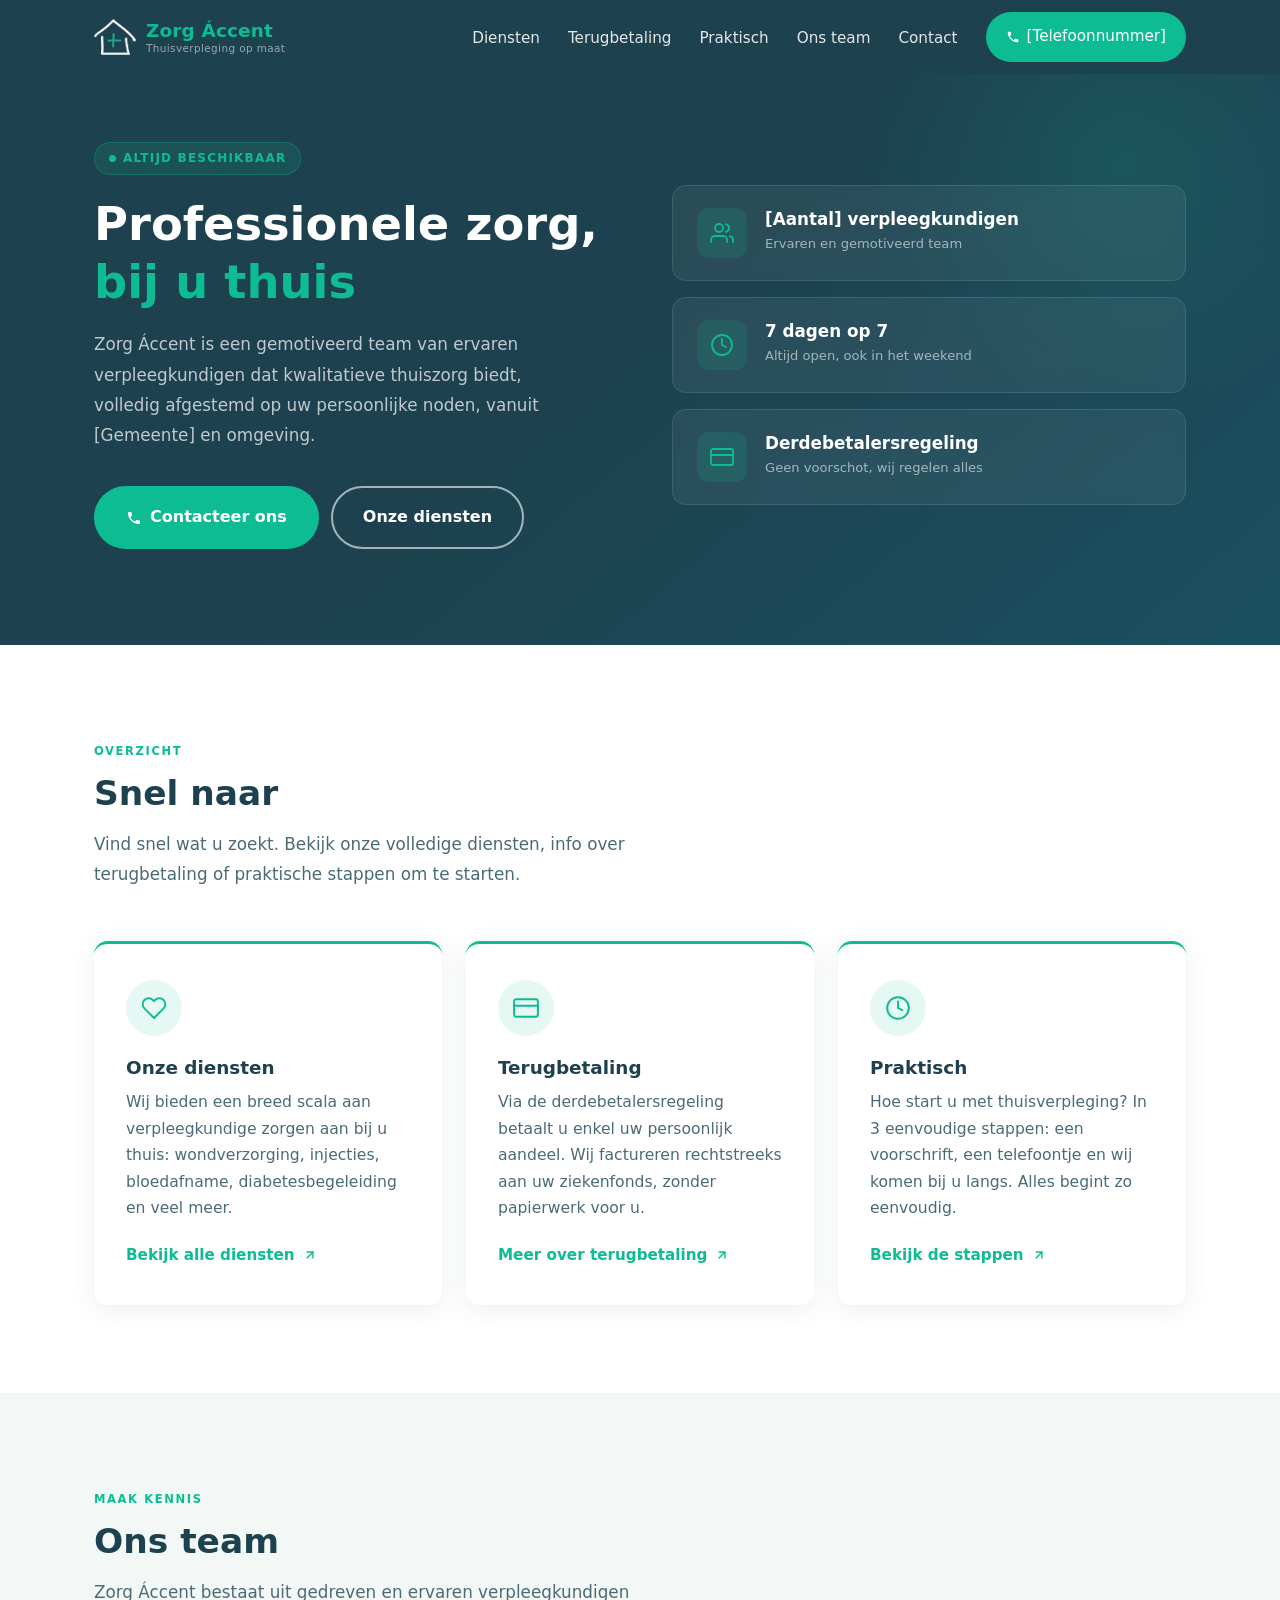
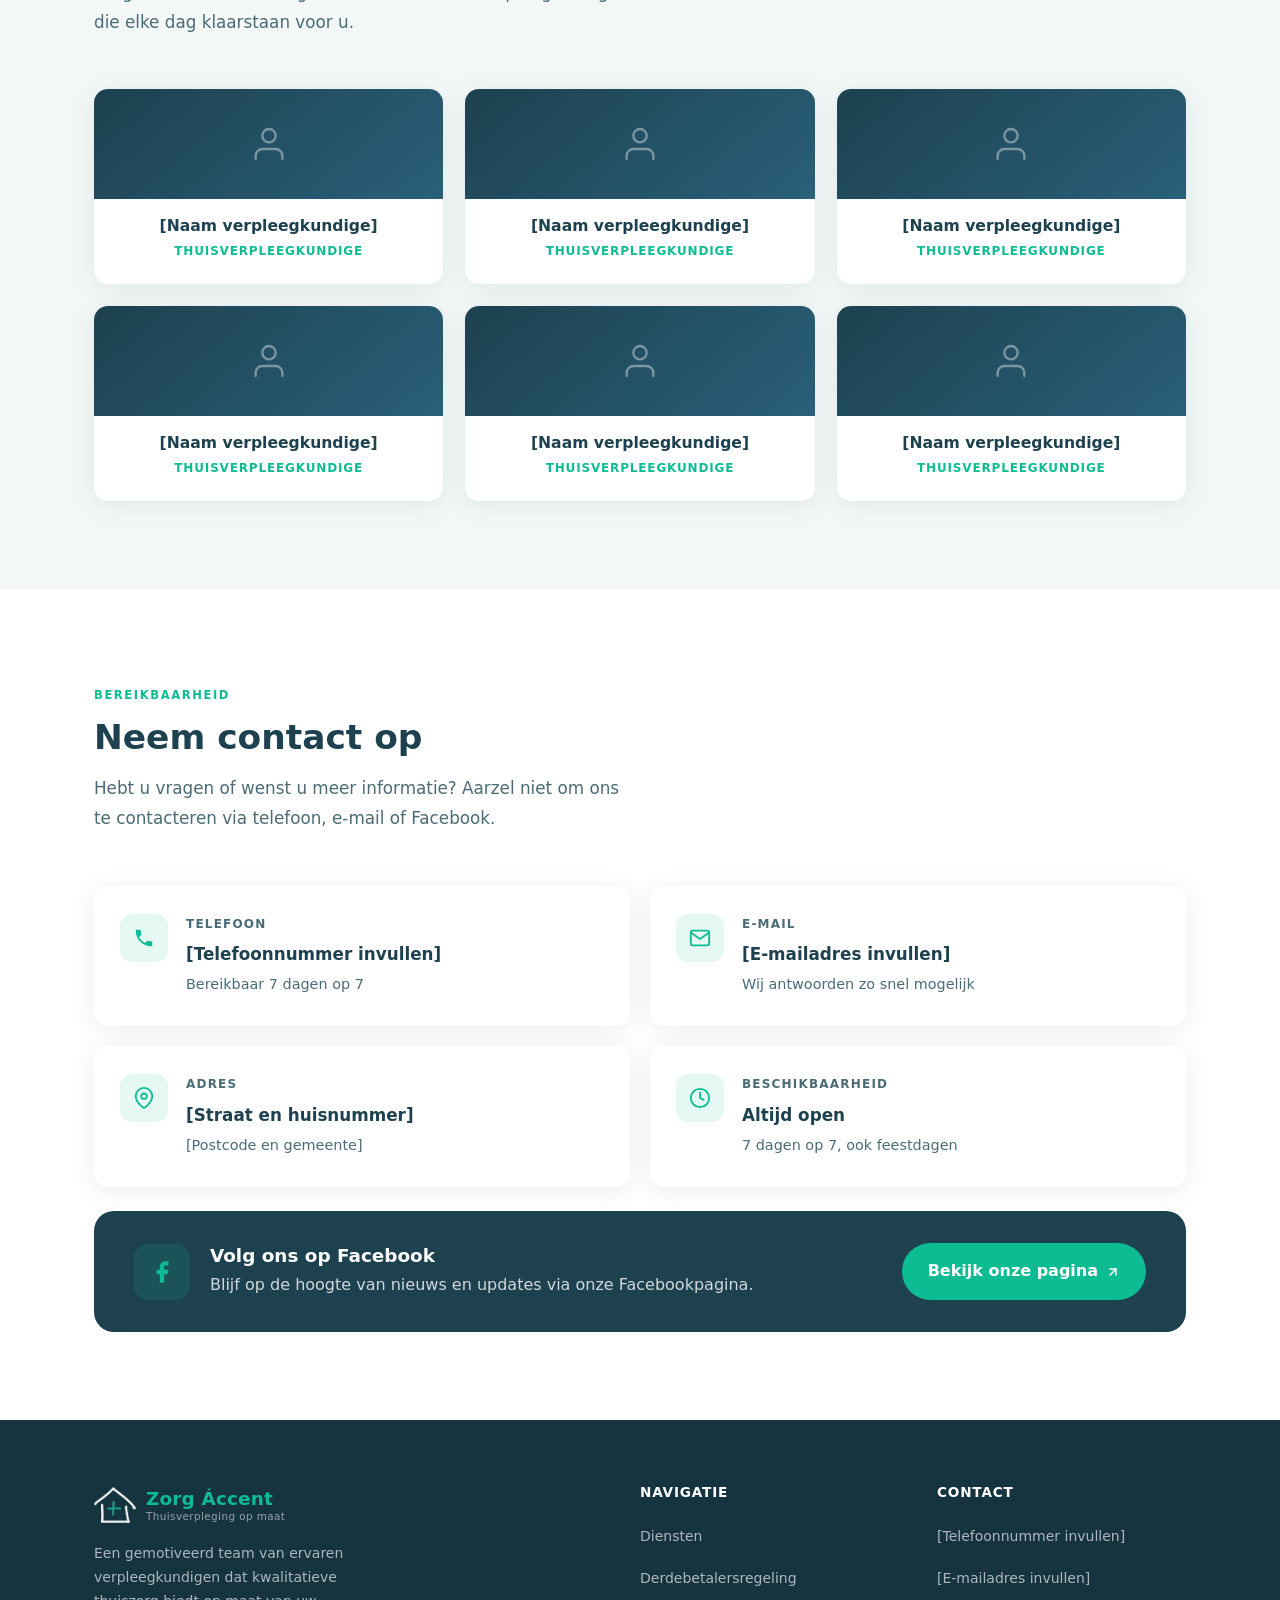
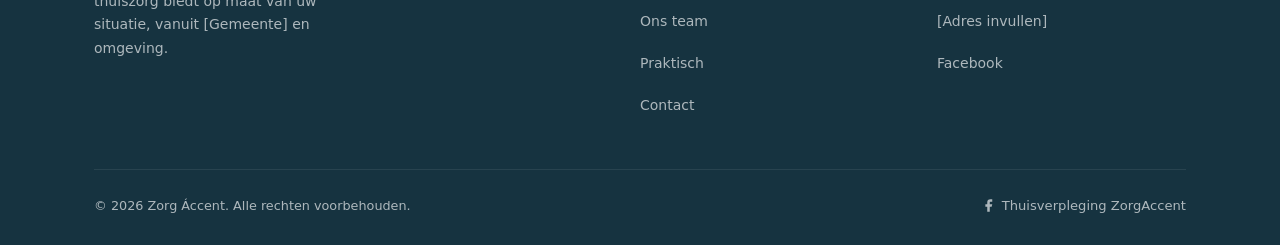
==== index.html @ 7be1d407 "change" ====
<!DOCTYPE html>
<html lang="nl">
<head>
  <meta charset="UTF-8" />
  <meta name="viewport" content="width=device-width, initial-scale=1.0" />
  <meta name="description" content="Zorg Áccent, thuisverpleging op maat in [Gemeente]. Gemotiveerd team van ervaren verpleegkundigen. Altijd open, derdebetalersregeling." />
  <title>Zorg Áccent, Thuisverpleging op maat</title>
  <link rel="stylesheet" href="style.css" />
</head>
<body>

<!-- ══════════════════════════════════════════
     NAVIGATION
══════════════════════════════════════════ -->
<nav class="nav" id="nav">
  <div class="container">
    <div class="nav__inner">

      <a href="index.html" class="nav__logo" aria-label="Zorg Áccent, terug naar begin">
        <img src="logo.png" alt="Zorg Áccent logo" />
        <div class="nav__brand">
          <span class="nav__brand-name">Zorg Áccent</span>
          <span class="nav__brand-sub">Thuisverpleging op maat</span>
        </div>
      </a>

      <ul class="nav__links" role="list">
        <li><a href="diensten.html">Diensten</a></li>
        <li><a href="terugbetaling.html">Terugbetaling</a></li>
        <li><a href="praktisch.html">Praktisch</a></li>
        <li><a href="#team">Ons team</a></li>
        <li><a href="#contact">Contact</a></li>
        <li>
          <a href="#contact" class="nav__cta-link" aria-label="Contacteer ons">
            <svg width="14" height="14" viewBox="0 0 24 24" fill="currentColor" aria-hidden="true">
              <path d="M6.6 10.8c1.4 2.8 3.8 5.1 6.6 6.6l2.2-2.2c.3-.3.7-.4 1-.2 1.1.4 2.3.6 3.6.6.6 0 1 .4 1 1V20c0 .6-.4 1-1 1C10.6 21 3 13.4 3 4c0-.6.4-1 1-1h3.5c.6 0 1 .4 1 1 0 1.3.2 2.5.6 3.6.1.3 0 .7-.2 1L6.6 10.8z"/>
            </svg>
            [Telefoonnummer]
          </a>
        </li>
      </ul>

      <button class="nav__burger" id="burger" aria-label="Menu openen" aria-expanded="false" aria-controls="navDrawer">
        <span></span><span></span><span></span>
      </button>

    </div>
  </div>

  <div class="nav__drawer" id="navDrawer" role="navigation" aria-label="Mobiele navigatie">
    <a href="diensten.html">Diensten</a>
    <a href="terugbetaling.html">Terugbetaling</a>
    <a href="praktisch.html">Praktisch</a>
    <a href="#team">Ons team</a>
    <a href="#contact">Contact</a>
    <a href="#contact" class="drawer-cta">[Telefoonnummer]</a>
  </div>
</nav>


<!-- ══════════════════════════════════════════
     HERO
══════════════════════════════════════════ -->
<section class="hero" id="home" aria-label="Introductie">
  <div class="hero__glow" aria-hidden="true"></div>
  <div class="container">
    <div class="hero__inner">

      <div class="hero__content">
        <div class="hero__badge" aria-hidden="true">
          <span class="hero__badge-dot"></span>
          Altijd beschikbaar
        </div>

        <h1 class="hero__title">
          Professionele zorg,<br>
          <span>bij u thuis</span>
        </h1>

        <p class="hero__text">
          Zorg Áccent is een gemotiveerd team van ervaren verpleegkundigen dat kwalitatieve thuiszorg biedt, volledig afgestemd op uw persoonlijke noden, vanuit [Gemeente] en omgeving.
        </p>

        <div class="hero__actions">
          <a href="#contact" class="btn btn-primary">
            <svg width="16" height="16" viewBox="0 0 24 24" fill="currentColor" aria-hidden="true">
              <path d="M6.6 10.8c1.4 2.8 3.8 5.1 6.6 6.6l2.2-2.2c.3-.3.7-.4 1-.2 1.1.4 2.3.6 3.6.6.6 0 1 .4 1 1V20c0 .6-.4 1-1 1C10.6 21 3 13.4 3 4c0-.6.4-1 1-1h3.5c.6 0 1 .4 1 1 0 1.3.2 2.5.6 3.6.1.3 0 .7-.2 1L6.6 10.8z"/>
            </svg>
            Contacteer ons
          </a>
          <a href="diensten.html" class="btn btn-outline">Onze diensten</a>
        </div>
      </div>

      <div class="hero__cards">
        <div class="hero-card reveal">
          <div class="hero-card__icon" aria-hidden="true">
            <svg width="24" height="24" viewBox="0 0 24 24" fill="none" stroke="currentColor" stroke-width="1.8" stroke-linecap="round" stroke-linejoin="round">
              <path d="M17 21v-2a4 4 0 0 0-4-4H5a4 4 0 0 0-4 4v2"/>
              <circle cx="9" cy="7" r="4"/>
              <path d="M23 21v-2a4 4 0 0 0-3-3.87"/>
              <path d="M16 3.13a4 4 0 0 1 0 7.75"/>
            </svg>
          </div>
          <div>
            <h3>[Aantal] verpleegkundigen</h3>
            <p>Ervaren en gemotiveerd team</p>
          </div>
        </div>

        <div class="hero-card reveal">
          <div class="hero-card__icon" aria-hidden="true">
            <svg width="24" height="24" viewBox="0 0 24 24" fill="none" stroke="currentColor" stroke-width="1.8" stroke-linecap="round" stroke-linejoin="round">
              <circle cx="12" cy="12" r="10"/>
              <polyline points="12 6 12 12 16 14"/>
            </svg>
          </div>
          <div>
            <h3>7 dagen op 7</h3>
            <p>Altijd open, ook in het weekend</p>
          </div>
        </div>

        <div class="hero-card reveal">
          <div class="hero-card__icon" aria-hidden="true">
            <svg width="24" height="24" viewBox="0 0 24 24" fill="none" stroke="currentColor" stroke-width="1.8" stroke-linecap="round" stroke-linejoin="round">
              <rect x="1" y="4" width="22" height="16" rx="2" ry="2"/>
              <line x1="1" y1="10" x2="23" y2="10"/>
            </svg>
          </div>
          <div>
            <h3>Derdebetalersregeling</h3>
            <p>Geen voorschot, wij regelen alles</p>
          </div>
        </div>
      </div>

    </div>
  </div>
</section>


<!-- ══════════════════════════════════════════
     SNEL NAAR
══════════════════════════════════════════ -->
<section class="section" id="snel-naar" aria-label="Snel naar">
  <div class="container">
    <div class="section-header">
      <span class="section-label">Overzicht</span>
      <h2 class="section-title">Snel naar</h2>
      <p class="section-sub">
        Vind snel wat u zoekt. Bekijk onze volledige diensten, info over terugbetaling of praktische stappen om te starten.
      </p>
    </div>

    <div class="quicklinks-grid">

      <div class="quicklink-card reveal">
        <div class="quicklink-card__icon" aria-hidden="true">
          <svg width="26" height="26" viewBox="0 0 24 24" fill="none" stroke="currentColor" stroke-width="1.8" stroke-linecap="round" stroke-linejoin="round">
            <path d="M20.84 4.61a5.5 5.5 0 0 0-7.78 0L12 5.67l-1.06-1.06a5.5 5.5 0 0 0-7.78 7.78l1.06 1.06L12 21.23l7.78-7.78 1.06-1.06a5.5 5.5 0 0 0 0-7.78z"/>
          </svg>
        </div>
        <h3>Onze diensten</h3>
        <p>
          Wij bieden een breed scala aan verpleegkundige zorgen aan bij u thuis: wondverzorging, injecties, bloedafname, diabetesbegeleiding en veel meer.
        </p>
        <a href="diensten.html" class="quicklink-card__link">
          Bekijk alle diensten
          <svg width="14" height="14" viewBox="0 0 24 24" fill="none" stroke="currentColor" stroke-width="2.5" stroke-linecap="round" stroke-linejoin="round" aria-hidden="true">
            <line x1="7" y1="17" x2="17" y2="7"/>
            <polyline points="7 7 17 7 17 17"/>
          </svg>
        </a>
      </div>

      <div class="quicklink-card reveal">
        <div class="quicklink-card__icon" aria-hidden="true">
          <svg width="26" height="26" viewBox="0 0 24 24" fill="none" stroke="currentColor" stroke-width="1.8" stroke-linecap="round" stroke-linejoin="round">
            <rect x="1" y="4" width="22" height="16" rx="2" ry="2"/>
            <line x1="1" y1="10" x2="23" y2="10"/>
          </svg>
        </div>
        <h3>Terugbetaling</h3>
        <p>
          Via de derdebetalersregeling betaalt u enkel uw persoonlijk aandeel. Wij factureren rechtstreeks aan uw ziekenfonds, zonder papierwerk voor u.
        </p>
        <a href="terugbetaling.html" class="quicklink-card__link">
          Meer over terugbetaling
          <svg width="14" height="14" viewBox="0 0 24 24" fill="none" stroke="currentColor" stroke-width="2.5" stroke-linecap="round" stroke-linejoin="round" aria-hidden="true">
            <line x1="7" y1="17" x2="17" y2="7"/>
            <polyline points="7 7 17 7 17 17"/>
          </svg>
        </a>
      </div>

      <div class="quicklink-card reveal">
        <div class="quicklink-card__icon" aria-hidden="true">
          <svg width="26" height="26" viewBox="0 0 24 24" fill="none" stroke="currentColor" stroke-width="1.8" stroke-linecap="round" stroke-linejoin="round">
            <circle cx="12" cy="12" r="10"/>
            <polyline points="12 6 12 12 16 14"/>
          </svg>
        </div>
        <h3>Praktisch</h3>
        <p>
          Hoe start u met thuisverpleging? In 3 eenvoudige stappen: een voorschrift, een telefoontje en wij komen bij u langs. Alles begint zo eenvoudig.
        </p>
        <a href="praktisch.html" class="quicklink-card__link">
          Bekijk de stappen
          <svg width="14" height="14" viewBox="0 0 24 24" fill="none" stroke="currentColor" stroke-width="2.5" stroke-linecap="round" stroke-linejoin="round" aria-hidden="true">
            <line x1="7" y1="17" x2="17" y2="7"/>
            <polyline points="7 7 17 7 17 17"/>
          </svg>
        </a>
      </div>

    </div>
  </div>
</section>


<!-- ══════════════════════════════════════════
     TEAM
══════════════════════════════════════════ -->
<section class="section section--alt" id="team">
  <div class="container">
    <div class="section-header">
      <span class="section-label">Maak kennis</span>
      <h2 class="section-title">Ons team</h2>
      <p class="section-sub">
        Zorg Áccent bestaat uit gedreven en ervaren verpleegkundigen die elke dag klaarstaan voor u.
      </p>
    </div>

    <div class="team-grid">

      <div class="team-card reveal">
        <div class="team-card__top" aria-hidden="true">
          <svg width="40" height="40" viewBox="0 0 24 24" fill="none" stroke="currentColor" stroke-width="1.4" stroke-linecap="round" stroke-linejoin="round">
            <path d="M20 21v-2a4 4 0 0 0-4-4H8a4 4 0 0 0-4 4v2"/>
            <circle cx="12" cy="7" r="4"/>
          </svg>
        </div>
        <div class="team-card__body">
          <h3>[Naam verpleegkundige]</h3>
          <p>Thuisverpleegkundige</p>
        </div>
      </div>

      <div class="team-card reveal">
        <div class="team-card__top" aria-hidden="true">
          <svg width="40" height="40" viewBox="0 0 24 24" fill="none" stroke="currentColor" stroke-width="1.4" stroke-linecap="round" stroke-linejoin="round">
            <path d="M20 21v-2a4 4 0 0 0-4-4H8a4 4 0 0 0-4 4v2"/>
            <circle cx="12" cy="7" r="4"/>
          </svg>
        </div>
        <div class="team-card__body">
          <h3>[Naam verpleegkundige]</h3>
          <p>Thuisverpleegkundige</p>
        </div>
      </div>

      <div class="team-card reveal">
        <div class="team-card__top" aria-hidden="true">
          <svg width="40" height="40" viewBox="0 0 24 24" fill="none" stroke="currentColor" stroke-width="1.4" stroke-linecap="round" stroke-linejoin="round">
            <path d="M20 21v-2a4 4 0 0 0-4-4H8a4 4 0 0 0-4 4v2"/>
            <circle cx="12" cy="7" r="4"/>
          </svg>
        </div>
        <div class="team-card__body">
          <h3>[Naam verpleegkundige]</h3>
          <p>Thuisverpleegkundige</p>
        </div>
      </div>

      <div class="team-card reveal">
        <div class="team-card__top" aria-hidden="true">
          <svg width="40" height="40" viewBox="0 0 24 24" fill="none" stroke="currentColor" stroke-width="1.4" stroke-linecap="round" stroke-linejoin="round">
            <path d="M20 21v-2a4 4 0 0 0-4-4H8a4 4 0 0 0-4 4v2"/>
            <circle cx="12" cy="7" r="4"/>
          </svg>
        </div>
        <div class="team-card__body">
          <h3>[Naam verpleegkundige]</h3>
          <p>Thuisverpleegkundige</p>
        </div>
      </div>

      <div class="team-card reveal">
        <div class="team-card__top" aria-hidden="true">
          <svg width="40" height="40" viewBox="0 0 24 24" fill="none" stroke="currentColor" stroke-width="1.4" stroke-linecap="round" stroke-linejoin="round">
            <path d="M20 21v-2a4 4 0 0 0-4-4H8a4 4 0 0 0-4 4v2"/>
            <circle cx="12" cy="7" r="4"/>
          </svg>
        </div>
        <div class="team-card__body">
          <h3>[Naam verpleegkundige]</h3>
          <p>Thuisverpleegkundige</p>
        </div>
      </div>

      <div class="team-card reveal">
        <div class="team-card__top" aria-hidden="true">
          <svg width="40" height="40" viewBox="0 0 24 24" fill="none" stroke="currentColor" stroke-width="1.4" stroke-linecap="round" stroke-linejoin="round">
            <path d="M20 21v-2a4 4 0 0 0-4-4H8a4 4 0 0 0-4 4v2"/>
            <circle cx="12" cy="7" r="4"/>
          </svg>
        </div>
        <div class="team-card__body">
          <h3>[Naam verpleegkundige]</h3>
          <p>Thuisverpleegkundige</p>
        </div>
      </div>

    </div>
  </div>
</section>


<!-- ══════════════════════════════════════════
     CONTACT
══════════════════════════════════════════ -->
<section class="section" id="contact">
  <div class="container">
    <div class="section-header">
      <span class="section-label">Bereikbaarheid</span>
      <h2 class="section-title">Neem contact op</h2>
      <p class="section-sub">
        Hebt u vragen of wenst u meer informatie? Aarzel niet om ons te contacteren via telefoon, e-mail of Facebook.
      </p>
    </div>

    <div class="contact-info-grid">

      <div class="contact-info-card reveal">
        <div class="contact-info-card__icon" aria-hidden="true">
          <svg width="22" height="22" viewBox="0 0 24 24" fill="currentColor">
            <path d="M6.6 10.8c1.4 2.8 3.8 5.1 6.6 6.6l2.2-2.2c.3-.3.7-.4 1-.2 1.1.4 2.3.6 3.6.6.6 0 1 .4 1 1V20c0 .6-.4 1-1 1C10.6 21 3 13.4 3 4c0-.6.4-1 1-1h3.5c.6 0 1 .4 1 1 0 1.3.2 2.5.6 3.6.1.3 0 .7-.2 1L6.6 10.8z"/>
          </svg>
        </div>
        <div>
          <div class="contact-info-card__label">Telefoon</div>
          <div class="contact-info-card__value">[Telefoonnummer invullen]</div>
          <div class="contact-info-card__note">Bereikbaar 7 dagen op 7</div>
        </div>
      </div>

      <div class="contact-info-card reveal">
        <div class="contact-info-card__icon" aria-hidden="true">
          <svg width="22" height="22" viewBox="0 0 24 24" fill="none" stroke="currentColor" stroke-width="2" stroke-linecap="round" stroke-linejoin="round">
            <path d="M4 4h16c1.1 0 2 .9 2 2v12c0 1.1-.9 2-2 2H4c-1.1 0-2-.9-2-2V6c0-1.1.9-2 2-2z"/>
            <polyline points="22,6 12,13 2,6"/>
          </svg>
        </div>
        <div>
          <div class="contact-info-card__label">E-mail</div>
          <div class="contact-info-card__value">[E-mailadres invullen]</div>
          <div class="contact-info-card__note">Wij antwoorden zo snel mogelijk</div>
        </div>
      </div>

      <div class="contact-info-card reveal">
        <div class="contact-info-card__icon" aria-hidden="true">
          <svg width="22" height="22" viewBox="0 0 24 24" fill="none" stroke="currentColor" stroke-width="2" stroke-linecap="round" stroke-linejoin="round">
            <path d="M21 10c0 7-9 13-9 13s-9-6-9-13a9 9 0 0 1 18 0z"/>
            <circle cx="12" cy="10" r="3"/>
          </svg>
        </div>
        <div>
          <div class="contact-info-card__label">Adres</div>
          <div class="contact-info-card__value">[Straat en huisnummer]</div>
          <div class="contact-info-card__note">[Postcode en gemeente]</div>
        </div>
      </div>

      <div class="contact-info-card reveal">
        <div class="contact-info-card__icon" aria-hidden="true">
          <svg width="22" height="22" viewBox="0 0 24 24" fill="none" stroke="currentColor" stroke-width="2" stroke-linecap="round" stroke-linejoin="round">
            <circle cx="12" cy="12" r="10"/>
            <polyline points="12 6 12 12 16 14"/>
          </svg>
        </div>
        <div>
          <div class="contact-info-card__label">Beschikbaarheid</div>
          <div class="contact-info-card__value">Altijd open</div>
          <div class="contact-info-card__note">7 dagen op 7, ook feestdagen</div>
        </div>
      </div>

    </div>

    <div class="contact-fb-banner reveal">
      <div class="contact-fb-banner__left">
        <div class="contact-fb-banner__icon" aria-hidden="true">
          <svg width="26" height="26" viewBox="0 0 24 24" fill="currentColor">
            <path d="M18 2h-3a5 5 0 0 0-5 5v3H7v4h3v8h4v-8h3l1-4h-4V7a1 1 0 0 1 1-1h3z"/>
          </svg>
        </div>
        <div>
          <h3>Volg ons op Facebook</h3>
          <p>Blijf op de hoogte van nieuws en updates via onze Facebookpagina.</p>
        </div>
      </div>
      <a href="#" class="contact-fb-banner__link">
        Bekijk onze pagina
        <svg width="14" height="14" viewBox="0 0 24 24" fill="none" stroke="currentColor" stroke-width="2.5" stroke-linecap="round" stroke-linejoin="round" aria-hidden="true">
          <line x1="7" y1="17" x2="17" y2="7"/>
          <polyline points="7 7 17 7 17 17"/>
        </svg>
      </a>
    </div>

  </div>
</section>


<!-- ══════════════════════════════════════════
     FOOTER
══════════════════════════════════════════ -->
<footer class="footer" role="contentinfo">
  <div class="container">
    <div class="footer__grid">

      <div class="footer__brand">
        <a href="index.html" class="nav__logo" aria-label="Zorg Áccent, terug naar begin">
          <img src="logo.png" alt="Zorg Áccent logo" />
          <div class="nav__brand">
            <span class="nav__brand-name">Zorg Áccent</span>
            <span class="nav__brand-sub">Thuisverpleging op maat</span>
          </div>
        </a>
        <p class="footer__brand-text">
          Een gemotiveerd team van ervaren verpleegkundigen dat kwalitatieve thuiszorg biedt op maat van uw situatie, vanuit [Gemeente] en omgeving.
        </p>
      </div>

      <div class="footer__col">
        <h4>Navigatie</h4>
        <ul>
          <li><a href="diensten.html">Diensten</a></li>
          <li><a href="terugbetaling.html">Derdebetalersregeling</a></li>
          <li><a href="#team">Ons team</a></li>
          <li><a href="praktisch.html">Praktisch</a></li>
          <li><a href="#contact">Contact</a></li>
        </ul>
      </div>

      <div class="footer__col">
        <h4>Contact</h4>
        <ul>
          <li><span>[Telefoonnummer invullen]</span></li>
          <li><span>[E-mailadres invullen]</span></li>
          <li><span>[Adres invullen]</span></li>
          <li><a href="#">Facebook</a></li>
        </ul>
      </div>

    </div>

    <div class="footer__bottom">
      <span>&copy; <span id="year"></span> Zorg Áccent. Alle rechten voorbehouden.</span>
      <a href="#" class="footer__fb">
        <svg width="15" height="15" viewBox="0 0 24 24" fill="currentColor" aria-hidden="true">
          <path d="M18 2h-3a5 5 0 0 0-5 5v3H7v4h3v8h4v-8h3l1-4h-4V7a1 1 0 0 1 1-1h3z"/>
        </svg>
        Thuisverpleging ZorgAccent
      </a>
    </div>
  </div>
</footer>

<script src="script.js"></script>
</body>
</html>
---- style.css ----
/* ════════════════════════════════════════════
   Zorg Áccent — Thuisverpleging
   style.css
════════════════════════════════════════════ */

/* ── Reset & tokens ──────────────────────── */
*, *::before, *::after {
  box-sizing: border-box;
  margin: 0;
  padding: 0;
}

:root {
  --main:        #1d414f;
  --main-dark:   #163340;
  --accent:      #0ebc94;
  --accent-dark: #0ca880;
  --white:       #ffffff;
  --light:       #f3f8f7;
  --text:        #2c3e47;
  --muted:       #4a6b76;
  --border:      #dde8eb;
  --radius-sm:   8px;
  --radius:      14px;
  --radius-lg:   20px;
  --shadow:      0 4px 24px rgba(29, 65, 79, 0.09);
  --shadow-hover:0 8px 32px rgba(29, 65, 79, 0.16);
  --transition:  0.22s ease;
}

html {
  scroll-behavior: smooth;
  -webkit-text-size-adjust: 100%;
}

body {
  font-family: 'Segoe UI', system-ui, -apple-system, sans-serif;
  color: var(--text);
  background: var(--white);
  line-height: 1.8;
  font-size: 18px;
}

h1, h2, h3, h4 { line-height: 1.25; }
a { color: inherit; text-decoration: none; }
img { display: block; max-width: 100%; }
ul { list-style: none; }


/* ── Layout helpers ──────────────────────── */
.container {
  max-width: 1140px;
  margin: 0 auto;
  padding: 0 24px;
}

.section { padding: 88px 0; }
.section--alt { background: var(--light); }

.section-label {
  display: inline-block;
  font-size: 0.72rem;
  font-weight: 700;
  letter-spacing: 0.14em;
  text-transform: uppercase;
  color: var(--accent);
  margin-bottom: 10px;
}

.section-header { margin-bottom: 52px; }
.section-header.centered { max-width: 680px; }
.section-header.centered .section-sub { max-width: 100%; }

.section-title {
  font-size: clamp(1.55rem, 3vw, 2.15rem);
  color: var(--main);
  margin-bottom: 14px;
}

.section-sub {
  color: var(--muted);
  max-width: 540px;
  font-size: 1.05rem;
}


/* ── Buttons ─────────────────────────────── */
.btn {
  display: inline-flex;
  align-items: center;
  gap: 8px;
  padding: 15px 30px;
  border-radius: 50px;
  font-weight: 600;
  font-size: 1rem;
  cursor: pointer;
  border: 2px solid transparent;
  transition: background var(--transition), color var(--transition),
              border-color var(--transition), transform var(--transition);
  white-space: nowrap;
}
.btn:active { transform: scale(0.97); }

.btn-primary { background: var(--accent); color: var(--white); }
.btn-primary:hover { background: var(--accent-dark); }

.btn-outline {
  background: transparent;
  border-color: rgba(255,255,255,0.6);
  color: var(--white);
}
.btn-outline:hover {
  background: var(--white);
  color: var(--main);
  border-color: var(--white);
}


/* ════════════════════════════════════════════
   NAVIGATION
════════════════════════════════════════════ */
.nav {
  position: fixed;
  top: 0; left: 0; right: 0;
  z-index: 200;
  background: var(--main);
  transition: box-shadow var(--transition);
}
.nav.scrolled { box-shadow: 0 4px 24px rgba(0,0,0,0.22); }

.nav__inner {
  display: flex;
  align-items: center;
  justify-content: space-between;
  height: 74px;
  gap: 16px;
}

.nav__logo {
  display: flex;
  align-items: center;
  gap: 10px;
  flex-shrink: 0;
}

.nav__logo img {
  width: 42px;
  height: 42px;
  object-fit: contain;
}

.nav__brand {
  display: flex;
  flex-direction: column;
  line-height: 1.2;
}

.nav__brand-name {
  font-size: 1.15rem;
  font-weight: 700;
  color: var(--accent);
  letter-spacing: 0.01em;
}

.nav__brand-sub {
  font-size: 0.65rem;
  color: rgba(255,255,255,0.55);
  letter-spacing: 0.04em;
}

.nav__links {
  display: flex;
  gap: 28px;
  align-items: center;
}

.nav__links a {
  color: rgba(255,255,255,0.88);
  font-size: 0.95rem;
  font-weight: 500;
  transition: color var(--transition);
}
.nav__links a:hover { color: var(--accent); }

.nav__cta-link {
  display: flex;
  align-items: center;
  gap: 7px;
  background: var(--accent);
  color: var(--white) !important;
  padding: 11px 20px;
  border-radius: 50px;
  font-size: 0.95rem;
  font-weight: 600;
  transition: background var(--transition) !important;
  flex-shrink: 0;
}
.nav__cta-link:hover { background: var(--accent-dark) !important; }
.nav__cta-link svg { flex-shrink: 0; }

/* Hamburger */
.nav__burger {
  display: none;
  flex-direction: column;
  gap: 5px;
  background: none;
  border: none;
  cursor: pointer;
  padding: 6px;
  flex-shrink: 0;
}
.nav__burger span {
  display: block;
  width: 22px;
  height: 2px;
  background: var(--white);
  border-radius: 2px;
  transition: transform 0.3s, opacity 0.3s;
}
.nav__burger.active span:nth-child(1) { transform: translateY(7px) rotate(45deg); }
.nav__burger.active span:nth-child(2) { opacity: 0; }
.nav__burger.active span:nth-child(3) { transform: translateY(-7px) rotate(-45deg); }

/* Mobile drawer */
.nav__drawer {
  display: none;
  flex-direction: column;
  background: var(--main-dark);
  padding: 0 24px;
  max-height: 0;
  overflow: hidden;
  transition: max-height 0.35s ease, padding 0.35s ease;
}
.nav__drawer.open {
  display: flex;
  max-height: 420px;
  padding: 12px 24px 24px;
}
.nav__drawer a {
  color: rgba(255,255,255,0.88);
  padding: 15px 0;
  font-size: 1.05rem;
  border-bottom: 1px solid rgba(255,255,255,0.07);
  transition: color var(--transition);
}
.nav__drawer a:last-child { border-bottom: none; }
.nav__drawer a:hover { color: var(--accent); }
.nav__drawer .drawer-cta {
  margin-top: 8px;
  color: var(--accent) !important;
  font-weight: 700;
  border-bottom: none !important;
}


/* ════════════════════════════════════════════
   HERO
════════════════════════════════════════════ */
.hero {
  background: linear-gradient(140deg, var(--main) 50%, #1a5060 100%);
  padding: 140px 0 96px;
  position: relative;
  overflow: hidden;
}

.hero__glow {
  position: absolute;
  right: -120px;
  top: -120px;
  width: 560px;
  height: 560px;
  border-radius: 50%;
  background: radial-gradient(circle, rgba(14,188,148,0.13) 0%, transparent 65%);
  pointer-events: none;
}

.hero__inner {
  display: grid;
  grid-template-columns: 1fr 1fr;
  gap: 64px;
  align-items: center;
}

.hero__badge {
  display: inline-flex;
  align-items: center;
  gap: 7px;
  background: rgba(14,188,148,0.14);
  color: var(--accent);
  border: 1px solid rgba(14,188,148,0.28);
  border-radius: 50px;
  padding: 5px 14px;
  font-size: 0.75rem;
  font-weight: 700;
  letter-spacing: 0.1em;
  text-transform: uppercase;
  margin-bottom: 20px;
}

.hero__badge-dot {
  width: 7px;
  height: 7px;
  border-radius: 50%;
  background: var(--accent);
  animation: blink 2s infinite;
}

@keyframes blink {
  0%, 100% { opacity: 1; }
  50% { opacity: 0.35; }
}

.hero__title {
  font-size: clamp(1.9rem, 4.5vw, 2.9rem);
  color: var(--white);
  margin-bottom: 18px;
  font-weight: 800;
}
.hero__title span { color: var(--accent); }

.hero__text {
  color: rgba(255,255,255,0.72);
  font-size: 1.05rem;
  margin-bottom: 36px;
  max-width: 460px;
}

.hero__actions {
  display: flex;
  gap: 12px;
  flex-wrap: wrap;
}

.hero__cards {
  display: flex;
  flex-direction: column;
  gap: 16px;
}

.hero-card {
  background: rgba(255,255,255,0.06);
  border: 1px solid rgba(255,255,255,0.1);
  border-radius: var(--radius);
  padding: 22px 24px;
  display: flex;
  align-items: center;
  gap: 18px;
  backdrop-filter: blur(8px);
}

.hero-card__icon {
  width: 50px;
  height: 50px;
  border-radius: 12px;
  background: rgba(14,188,148,0.15);
  display: flex;
  align-items: center;
  justify-content: center;
  flex-shrink: 0;
  color: var(--accent);
}

.hero-card h3 { color: var(--white); font-size: 1.05rem; margin-bottom: 2px; }
.hero-card p  { color: rgba(255,255,255,0.58); font-size: 0.82rem; }


/* ════════════════════════════════════════════
   DIENSTEN
════════════════════════════════════════════ */
.services-grid {
  display: grid;
  grid-template-columns: repeat(3, 1fr);
  gap: 22px;
}

.service-card {
  background: var(--white);
  border-radius: var(--radius);
  padding: 30px 26px;
  box-shadow: var(--shadow);
  border-top: 3px solid var(--border);
  transition: border-color var(--transition), transform var(--transition),
              box-shadow var(--transition);
}
.service-card:hover {
  border-color: var(--accent);
  transform: translateY(-4px);
  box-shadow: var(--shadow-hover);
}

.service-card__icon {
  width: 48px;
  height: 48px;
  border-radius: 12px;
  background: rgba(14,188,148,0.1);
  display: flex;
  align-items: center;
  justify-content: center;
  margin-bottom: 18px;
  color: var(--accent);
}

.service-card h3 { color: var(--main); font-size: 1.05rem; margin-bottom: 8px; }
.service-card p  { color: var(--muted); font-size: 0.975rem; line-height: 1.7; }


/* ════════════════════════════════════════════
   DERDEBETALERSREGELING
════════════════════════════════════════════ */

/* 3 benefit cards */
.betaler-benefits {
  display: grid;
  grid-template-columns: repeat(3, 1fr);
  gap: 22px;
  margin-bottom: 32px;
}

.betaler-benefit {
  background: var(--white);
  border-radius: var(--radius);
  padding: 32px 24px;
  box-shadow: var(--shadow);
  text-align: center;
  border-top: 3px solid var(--accent);
}

.betaler-benefit__icon {
  width: 60px;
  height: 60px;
  border-radius: 50%;
  background: rgba(14,188,148,0.1);
  color: var(--accent);
  display: flex;
  align-items: center;
  justify-content: center;
  margin: 0 auto 18px;
}

.betaler-benefit h3 { color: var(--main); font-size: 1.05rem; margin-bottom: 8px; }
.betaler-benefit p  { color: var(--muted); font-size: 0.975rem; line-height: 1.7; }

/* Horizontal step flow */
.steps-flow {
  display: flex;
  align-items: flex-start;
  background: var(--main);
  border-radius: var(--radius-lg);
  padding: 40px 36px;
}

.steps-flow__item {
  flex: 1;
  display: flex;
  flex-direction: column;
  align-items: center;
  text-align: center;
}

.steps-flow__num {
  width: 44px;
  height: 44px;
  border-radius: 50%;
  background: var(--accent);
  color: var(--white);
  font-weight: 700;
  font-size: 1rem;
  display: flex;
  align-items: center;
  justify-content: center;
  flex-shrink: 0;
}

.steps-flow__connector {
  flex-shrink: 0;
  width: 40px;
  height: 2px;
  background: rgba(255,255,255,0.15);
  margin-top: 22px;
}

.steps-flow__body { margin-top: 16px; padding: 0 6px; }
.steps-flow__body h4 { color: var(--white); font-size: 1rem; margin-bottom: 6px; }
.steps-flow__body p  { color: rgba(255,255,255,0.75); font-size: 0.9rem; line-height: 1.6; }


/* ════════════════════════════════════════════
   TEAM
════════════════════════════════════════════ */
.team-grid {
  display: grid;
  grid-template-columns: repeat(3, 1fr);
  gap: 22px;
}

.team-card {
  background: var(--white);
  border-radius: var(--radius);
  overflow: hidden;
  box-shadow: var(--shadow);
  text-align: center;
  transition: transform var(--transition), box-shadow var(--transition);
}
.team-card:hover {
  transform: translateY(-4px);
  box-shadow: var(--shadow-hover);
}

.team-card__top {
  height: 110px;
  background: linear-gradient(140deg, var(--main), #2a607a);
  display: flex;
  align-items: center;
  justify-content: center;
  color: rgba(255,255,255,0.4);
}

.team-card__body { padding: 18px 16px 22px; }

.team-card h3 { color: var(--main); font-size: 0.975rem; margin-bottom: 4px; }
.team-card p  {
  color: var(--accent);
  font-size: 0.75rem;
  font-weight: 700;
  text-transform: uppercase;
  letter-spacing: 0.07em;
}


/* ════════════════════════════════════════════
   PRAKTISCH
════════════════════════════════════════════ */
.praktisch__inner {
  display: grid;
  grid-template-columns: 1fr 1fr;
  gap: 60px;
  align-items: start;
}

.steps-list {
  display: flex;
  flex-direction: column;
  gap: 0;
  margin-top: 8px;
}

.step-item {
  display: flex;
  gap: 18px;
  padding: 22px 0;
  border-bottom: 1px solid var(--border);
}
.step-item:last-child { border-bottom: none; }

.step-item__num {
  width: 38px;
  height: 38px;
  border-radius: 50%;
  background: var(--accent);
  color: var(--white);
  font-weight: 700;
  font-size: 0.9rem;
  display: flex;
  align-items: center;
  justify-content: center;
  flex-shrink: 0;
  margin-top: 2px;
}

.step-item h4 { color: var(--main); font-size: 1.05rem; margin-bottom: 4px; }
.step-item p  { color: var(--muted); font-size: 0.975rem; }

.info-block {
  background: var(--main);
  border-radius: var(--radius-lg);
  padding: 36px 32px;
  display: flex;
  flex-direction: column;
  gap: 20px;
}

.info-block__title {
  color: var(--white);
  font-size: 1.05rem;
  font-weight: 700;
  padding-bottom: 14px;
  border-bottom: 1px solid rgba(255,255,255,0.1);
}

.info-item {
  display: flex;
  gap: 14px;
  align-items: flex-start;
}

.info-item__icon {
  width: 38px;
  height: 38px;
  border-radius: 10px;
  background: rgba(14,188,148,0.15);
  color: var(--accent);
  display: flex;
  align-items: center;
  justify-content: center;
  flex-shrink: 0;
}

.info-item strong {
  display: block;
  color: var(--white);
  font-size: 0.85rem;
  margin-bottom: 2px;
}
.info-item span,
.info-item a {
  color: rgba(255,255,255,0.58);
  font-size: 0.85rem;
}
.info-item a:hover { color: var(--accent); }

.availability-pill {
  display: inline-flex;
  align-items: center;
  gap: 7px;
  background: rgba(14,188,148,0.15);
  color: var(--accent);
  border-radius: 50px;
  padding: 6px 14px;
  font-size: 0.78rem;
  font-weight: 700;
  align-self: flex-start;
}

.availability-pill__dot {
  width: 7px;
  height: 7px;
  border-radius: 50%;
  background: var(--accent);
  animation: blink 2s infinite;
}


/* ════════════════════════════════════════════
   CONTACT
════════════════════════════════════════════ */

/* 2x2 grid of info cards */
.contact-info-grid {
  display: grid;
  grid-template-columns: repeat(2, 1fr);
  gap: 20px;
  margin-bottom: 24px;
}

.contact-info-card {
  background: var(--white);
  border-radius: var(--radius);
  padding: 28px 26px;
  box-shadow: var(--shadow);
  display: flex;
  align-items: flex-start;
  gap: 18px;
  transition: transform var(--transition), box-shadow var(--transition);
}
.contact-info-card:hover {
  transform: translateY(-3px);
  box-shadow: var(--shadow-hover);
}

.contact-info-card__icon {
  width: 48px;
  height: 48px;
  border-radius: 12px;
  background: rgba(14,188,148,0.1);
  color: var(--accent);
  display: flex;
  align-items: center;
  justify-content: center;
  flex-shrink: 0;
}

.contact-info-card__label {
  font-size: 0.75rem;
  font-weight: 700;
  text-transform: uppercase;
  letter-spacing: 0.1em;
  color: var(--muted);
  margin-bottom: 4px;
}

.contact-info-card__value {
  font-size: 1.05rem;
  font-weight: 600;
  color: var(--main);
  margin-bottom: 3px;
}

.contact-info-card__note {
  font-size: 0.9rem;
  color: var(--muted);
}

/* Facebook banner */
.contact-fb-banner {
  background: var(--main);
  border-radius: var(--radius-lg);
  padding: 32px 40px;
  display: flex;
  align-items: center;
  justify-content: space-between;
  gap: 24px;
}

.contact-fb-banner__left {
  display: flex;
  align-items: center;
  gap: 20px;
}

.contact-fb-banner__icon {
  width: 56px;
  height: 56px;
  border-radius: 14px;
  background: rgba(14,188,148,0.15);
  color: var(--accent);
  display: flex;
  align-items: center;
  justify-content: center;
  flex-shrink: 0;
}

.contact-fb-banner h3 { color: var(--white); font-size: 1.15rem; margin-bottom: 4px; }
.contact-fb-banner p  { color: rgba(255,255,255,0.8); font-size: 1rem; }

.contact-fb-banner__link {
  display: inline-flex;
  align-items: center;
  gap: 8px;
  background: var(--accent);
  color: var(--white);
  padding: 14px 26px;
  border-radius: 50px;
  font-size: 1rem;
  font-weight: 600;
  white-space: nowrap;
  flex-shrink: 0;
  transition: background var(--transition);
}
.contact-fb-banner__link:hover { background: var(--accent-dark); }


/* ════════════════════════════════════════════
   FOOTER
════════════════════════════════════════════ */
.footer {
  background: var(--main-dark);
  color: rgba(255,255,255,0.65);
  padding: 64px 0 28px;
}

.footer__grid {
  display: grid;
  grid-template-columns: 2fr 1fr 1fr;
  gap: 48px;
  padding-bottom: 48px;
  border-bottom: 1px solid rgba(255,255,255,0.08);
}

.footer__brand-text {
  margin-top: 16px;
  font-size: 0.875rem;
  line-height: 1.7;
  max-width: 280px;
}

.footer__col h4 {
  color: var(--white);
  font-size: 0.85rem;
  font-weight: 700;
  letter-spacing: 0.06em;
  text-transform: uppercase;
  margin-bottom: 18px;
}

.footer__col ul {
  display: flex;
  flex-direction: column;
  gap: 10px;
}

.footer__col ul a,
.footer__col ul span { font-size: 0.875rem; transition: color var(--transition); }
.footer__col ul a:hover { color: var(--accent); }

.footer__bottom {
  padding-top: 24px;
  display: flex;
  align-items: center;
  justify-content: space-between;
  flex-wrap: wrap;
  gap: 12px;
  font-size: 0.8rem;
}

.footer__fb {
  display: inline-flex;
  align-items: center;
  gap: 6px;
  color: rgba(255,255,255,0.65);
  font-size: 0.82rem;
  transition: color var(--transition);
}
.footer__fb:hover { color: var(--accent); }


/* ════════════════════════════════════════════
   SCROLL-REVEAL
════════════════════════════════════════════ */
.reveal {
  opacity: 0;
  transform: translateY(22px);
  transition: opacity 0.55s ease, transform 0.55s ease;
}
.reveal.visible {
  opacity: 1;
  transform: translateY(0);
}


/* ════════════════════════════════════════════
   RESPONSIVE — tablet (max 960px)
════════════════════════════════════════════ */
@media (max-width: 960px) {
  /* Nav */
  .nav__links  { display: none; }
  .nav__burger { display: flex; }

  /* Hero */
  .hero { padding: 120px 0 72px; }
  .hero__inner { grid-template-columns: 1fr; gap: 40px; }
  .hero__text  { max-width: 100%; }
  .hero__cards { flex-direction: row; flex-wrap: wrap; gap: 14px; }
  .hero-card   { flex: 1 1 220px; }

  /* Services */
  .services-grid { grid-template-columns: repeat(2, 1fr); }

  /* Betaler */
  .betaler-benefits { grid-template-columns: repeat(2, 1fr); }
  .steps-flow {
    flex-wrap: wrap;
    gap: 24px;
    padding: 32px 28px;
  }
  .steps-flow__connector { display: none; }
  .steps-flow__item { flex: 1 1 40%; }

  /* Team */
  .team-grid { grid-template-columns: repeat(2, 1fr); }

  /* Praktisch */
  .praktisch__inner { grid-template-columns: 1fr; gap: 40px; }

  /* Contact */
  .contact-fb-banner {
    flex-direction: column;
    align-items: flex-start;
    padding: 28px 28px;
  }

  /* Footer */
  .footer__grid { grid-template-columns: 1fr 1fr; }
  .footer__brand { grid-column: 1 / -1; }
}


/* ════════════════════════════════════════════
   RESPONSIVE — mobile (max 600px)
════════════════════════════════════════════ */
@media (max-width: 600px) {
  .container { padding: 0 16px; }
  .section { padding: 60px 0; }
  .section-header { margin-bottom: 36px; }

  /* Hero */
  .hero { padding: 106px 0 60px; }
  .hero__title { font-size: 1.75rem; }
  .hero__actions { flex-direction: column; }
  .hero__actions .btn { justify-content: center; }
  .hero__cards { flex-direction: column; }
  .hero-card { flex: unset; }

  /* Services */
  .services-grid { grid-template-columns: 1fr; gap: 16px; }
  .service-card  { padding: 24px 20px; }

  /* Betaler */
  .betaler-benefits { grid-template-columns: 1fr; }
  .steps-flow { padding: 24px 20px; }
  .steps-flow__item { flex: 1 1 100%; }

  /* Team */
  .team-grid { grid-template-columns: 1fr 1fr; gap: 14px; }
  .team-card__top { height: 80px; }

  /* Praktisch */
  .info-block { padding: 26px 22px; }

  /* Contact */
  .contact-info-grid { grid-template-columns: 1fr; }
  .contact-fb-banner { padding: 24px 20px; }

  /* Footer */
  .footer__grid { grid-template-columns: 1fr; gap: 32px; }
  .footer__bottom { flex-direction: column; align-items: flex-start; gap: 8px; }

  /* Nav */
  .nav__brand-sub { display: none; }
}

@media (max-width: 380px) {
  .team-grid { grid-template-columns: 1fr; }
}


/* ════════════════════════════════════════════
   PAGE HEADER (subpage banner)
════════════════════════════════════════════ */
.page-header {
  background: linear-gradient(140deg, var(--main) 50%, #1a5060 100%);
  padding: 140px 0 60px;
  text-align: center;
  position: relative;
  overflow: hidden;
}

.page-header h1 {
  color: var(--white);
  font-size: clamp(1.7rem, 4vw, 2.5rem);
  font-weight: 800;
  margin-bottom: 12px;
}

.page-header p {
  color: rgba(255, 255, 255, 0.72);
  font-size: 1.1rem;
  max-width: 560px;
  margin: 0 auto;
}

.page-header__back {
  display: inline-flex;
  align-items: center;
  gap: 6px;
  color: var(--accent);
  font-size: 0.85rem;
  font-weight: 600;
  margin-bottom: 20px;
  transition: color var(--transition);
}
.page-header__back:hover { color: var(--accent-dark); }


/* ════════════════════════════════════════════
   QUICKLINKS (Snel naar section)
════════════════════════════════════════════ */
.quicklinks-grid {
  display: grid;
  grid-template-columns: repeat(3, 1fr);
  gap: 24px;
  margin-top: 52px;
}

.quicklink-card {
  background: var(--white);
  border-radius: var(--radius);
  padding: 36px 32px;
  box-shadow: var(--shadow);
  border-top: 3px solid var(--accent);
  display: flex;
  flex-direction: column;
  transition: transform var(--transition), box-shadow var(--transition);
}
.quicklink-card:hover {
  transform: translateY(-4px);
  box-shadow: var(--shadow-hover);
}

.quicklink-card__icon {
  width: 56px;
  height: 56px;
  border-radius: 50%;
  background: rgba(14, 188, 148, 0.1);
  color: var(--accent);
  display: flex;
  align-items: center;
  justify-content: center;
  margin-bottom: 20px;
  flex-shrink: 0;
}

.quicklink-card h3 {
  color: var(--main);
  font-size: 1.15rem;
  margin-bottom: 10px;
}

.quicklink-card p {
  color: var(--muted);
  font-size: 0.975rem;
  line-height: 1.7;
  flex-grow: 1;
  margin-bottom: 20px;
}

.quicklink-card__link {
  display: inline-flex;
  align-items: center;
  gap: 8px;
  color: var(--accent);
  font-weight: 700;
  font-size: 0.95rem;
  margin-top: auto;
  transition: color var(--transition);
}
.quicklink-card__link:hover { color: var(--accent-dark); }

@media (max-width: 700px) {
  .quicklinks-grid { grid-template-columns: 1fr; }
}
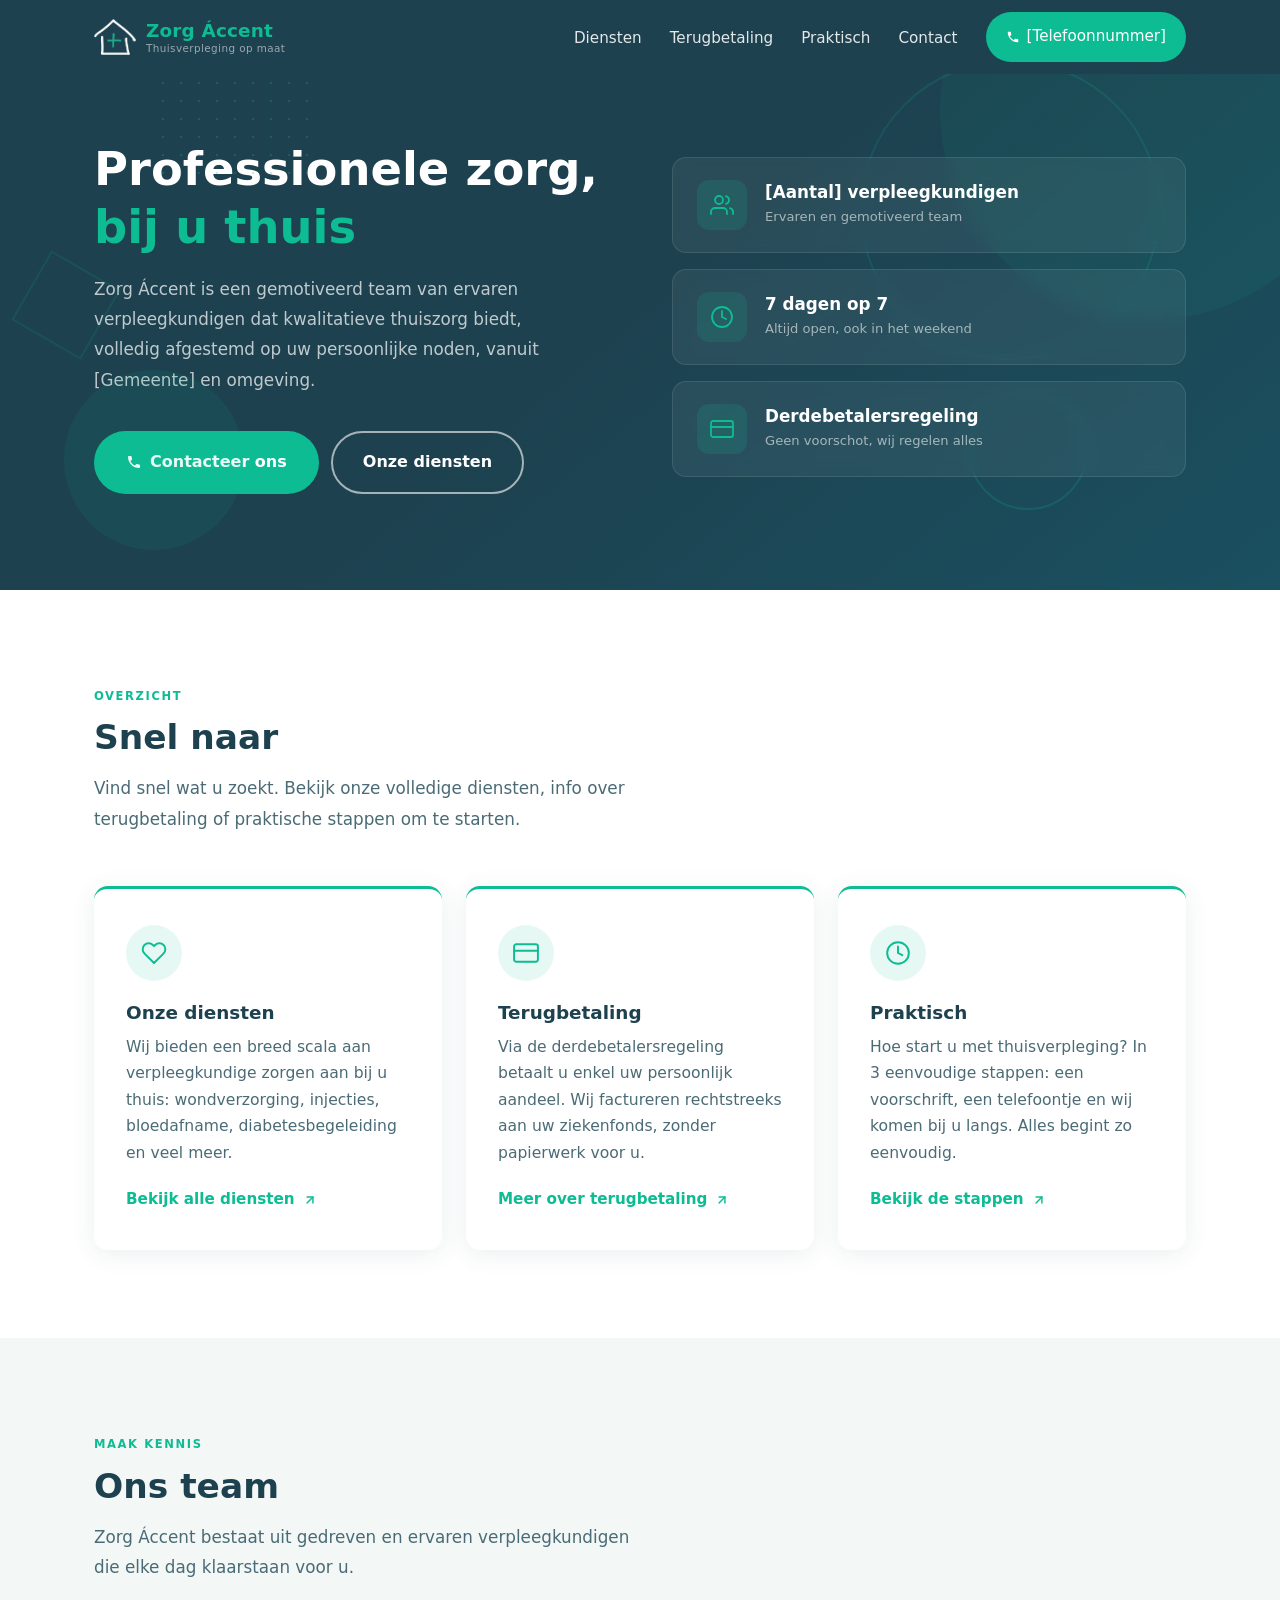
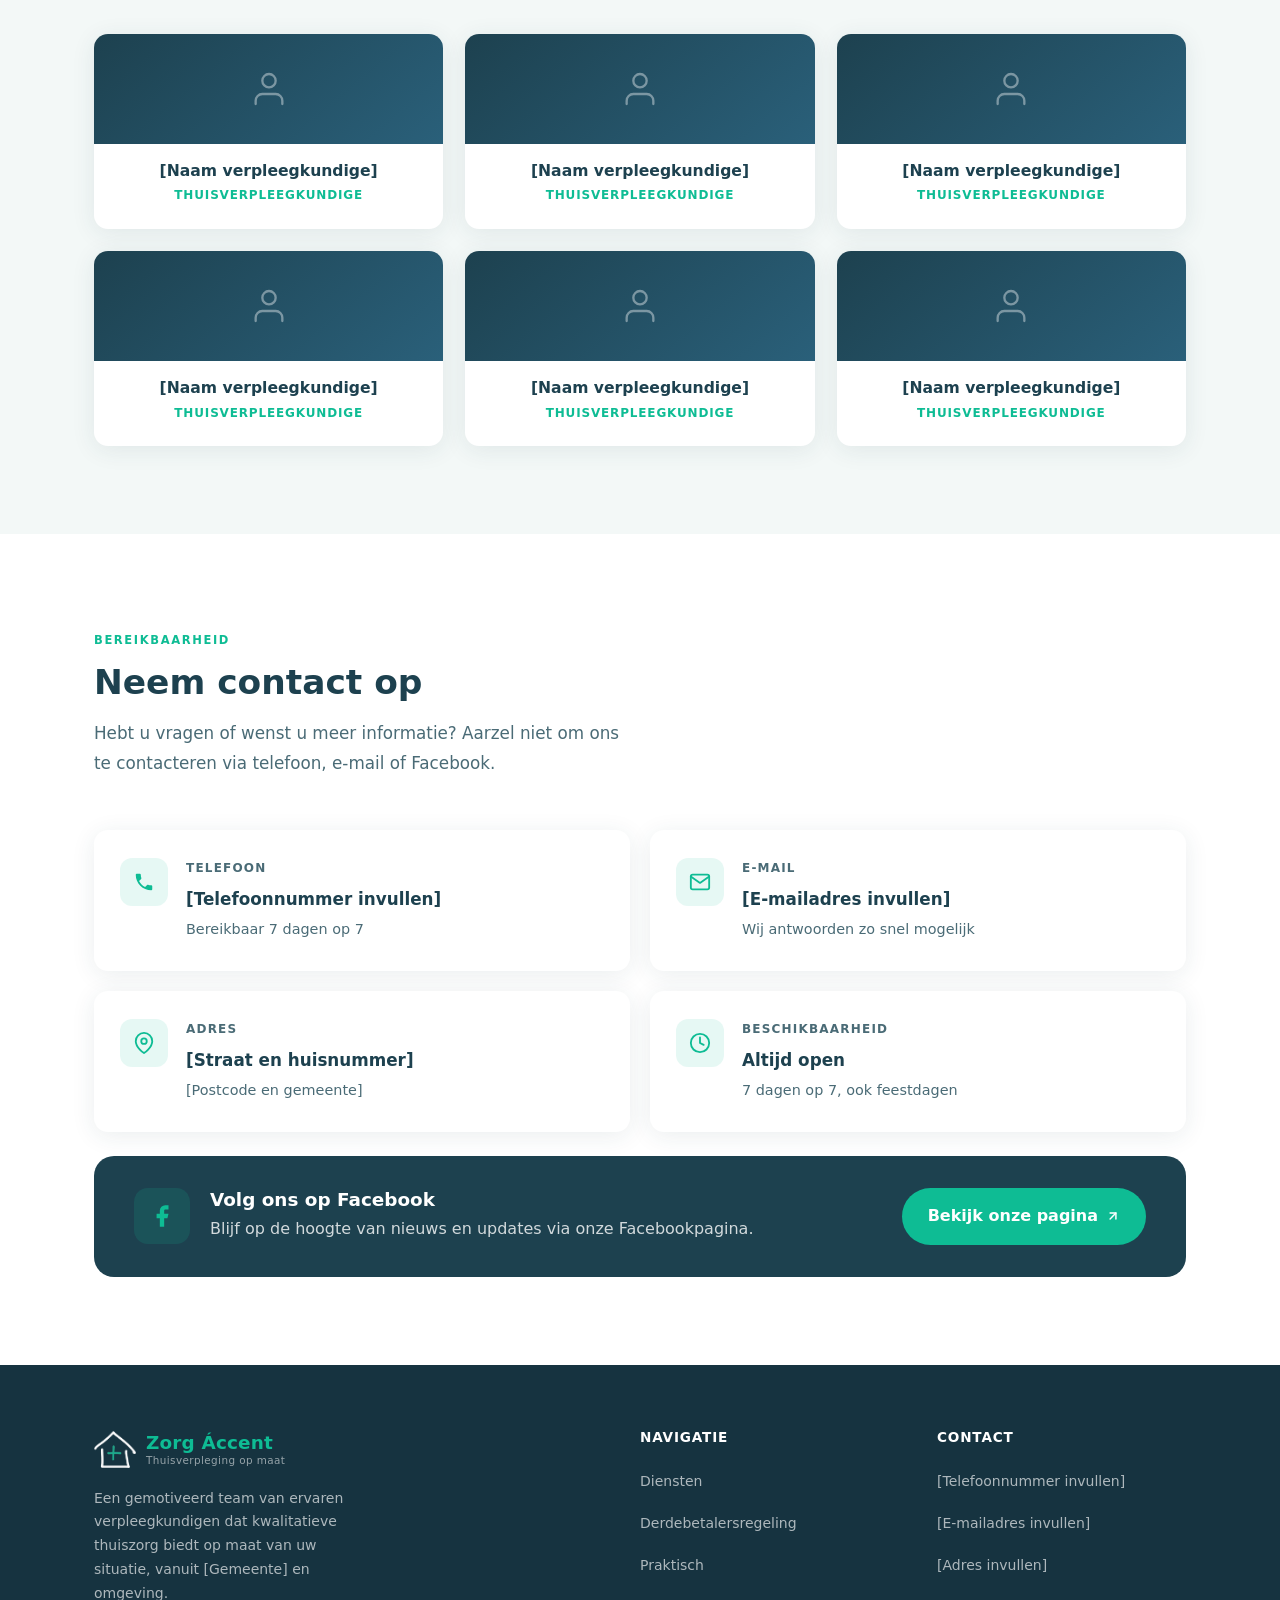
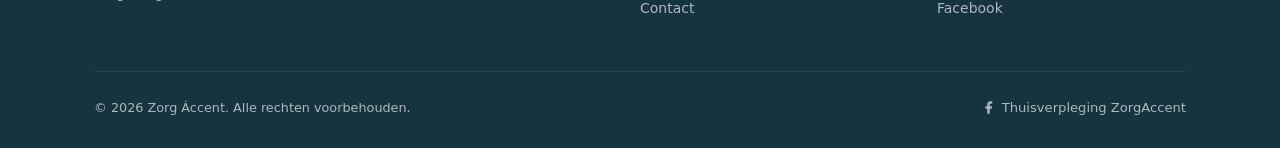
==== commit dc4e1bfb: "small schane" ====
--- a/index.html
+++ b/index.html
@@ -28,7 +28,6 @@
         <li><a href="diensten.html">Diensten</a></li>
         <li><a href="terugbetaling.html">Terugbetaling</a></li>
         <li><a href="praktisch.html">Praktisch</a></li>
-        <li><a href="#team">Ons team</a></li>
         <li><a href="#contact">Contact</a></li>
         <li>
           <a href="#contact" class="nav__cta-link" aria-label="Contacteer ons">
@@ -51,7 +50,6 @@
     <a href="diensten.html">Diensten</a>
     <a href="terugbetaling.html">Terugbetaling</a>
     <a href="praktisch.html">Praktisch</a>
-    <a href="#team">Ons team</a>
     <a href="#contact">Contact</a>
     <a href="#contact" class="drawer-cta">[Telefoonnummer]</a>
   </div>
@@ -62,17 +60,19 @@
      HERO
 ══════════════════════════════════════════ -->
 <section class="hero" id="home" aria-label="Introductie">
-  <div class="hero__glow" aria-hidden="true"></div>
+  <div class="hero__shapes" aria-hidden="true">
+    <div class="shape shape--circle-lg"></div>
+    <div class="shape shape--circle-sm"></div>
+    <div class="shape shape--ring-lg"></div>
+    <div class="shape shape--ring-sm"></div>
+    <div class="shape shape--square"></div>
+    <div class="shape shape--dot-grid"></div>
+  </div>
   <div class="container">
     <div class="hero__inner">
 
       <div class="hero__content">
-        <div class="hero__badge" aria-hidden="true">
-          <span class="hero__badge-dot"></span>
-          Altijd beschikbaar
-        </div>
-
-        <h1 class="hero__title">
+<h1 class="hero__title">
           Professionele zorg,<br>
           <span>bij u thuis</span>
         </h1>
@@ -439,7 +439,6 @@
         <ul>
           <li><a href="diensten.html">Diensten</a></li>
           <li><a href="terugbetaling.html">Derdebetalersregeling</a></li>
-          <li><a href="#team">Ons team</a></li>
           <li><a href="praktisch.html">Praktisch</a></li>
           <li><a href="#contact">Contact</a></li>
         </ul>
--- a/style.css
+++ b/style.css
@@ -263,15 +263,69 @@
   overflow: hidden;
 }
 
-.hero__glow {
+.hero__shapes {
   position: absolute;
-  right: -120px;
-  top: -120px;
-  width: 560px;
-  height: 560px;
+  inset: 0;
+  pointer-events: none;
+  overflow: hidden;
+}
+
+.shape {
+  position: absolute;
+}
+
+.shape--circle-lg {
+  width: 420px;
+  height: 420px;
   border-radius: 50%;
-  background: radial-gradient(circle, rgba(14,188,148,0.13) 0%, transparent 65%);
-  pointer-events: none;
+  background: rgba(14,188,148,0.07);
+  top: -100px;
+  right: -80px;
+}
+
+.shape--circle-sm {
+  width: 180px;
+  height: 180px;
+  border-radius: 50%;
+  background: rgba(14,188,148,0.09);
+  bottom: 40px;
+  left: 5%;
+}
+
+.shape--ring-lg {
+  width: 300px;
+  height: 300px;
+  border-radius: 50%;
+  border: 2px solid rgba(14,188,148,0.15);
+  top: 60px;
+  right: 120px;
+}
+
+.shape--ring-sm {
+  width: 120px;
+  height: 120px;
+  border-radius: 50%;
+  border: 2px solid rgba(14,188,148,0.18);
+  bottom: 80px;
+  right: 15%;
+}
+
+.shape--square {
+  width: 80px;
+  height: 80px;
+  border: 2px solid rgba(14,188,148,0.13);
+  transform: rotate(30deg);
+  top: 45%;
+  left: 2%;
+}
+
+.shape--dot-grid {
+  width: 160px;
+  height: 160px;
+  top: 20px;
+  left: 12%;
+  background-image: radial-gradient(circle, rgba(14,188,148,0.25) 1.5px, transparent 1.5px);
+  background-size: 18px 18px;
 }
 
 .hero__inner {
